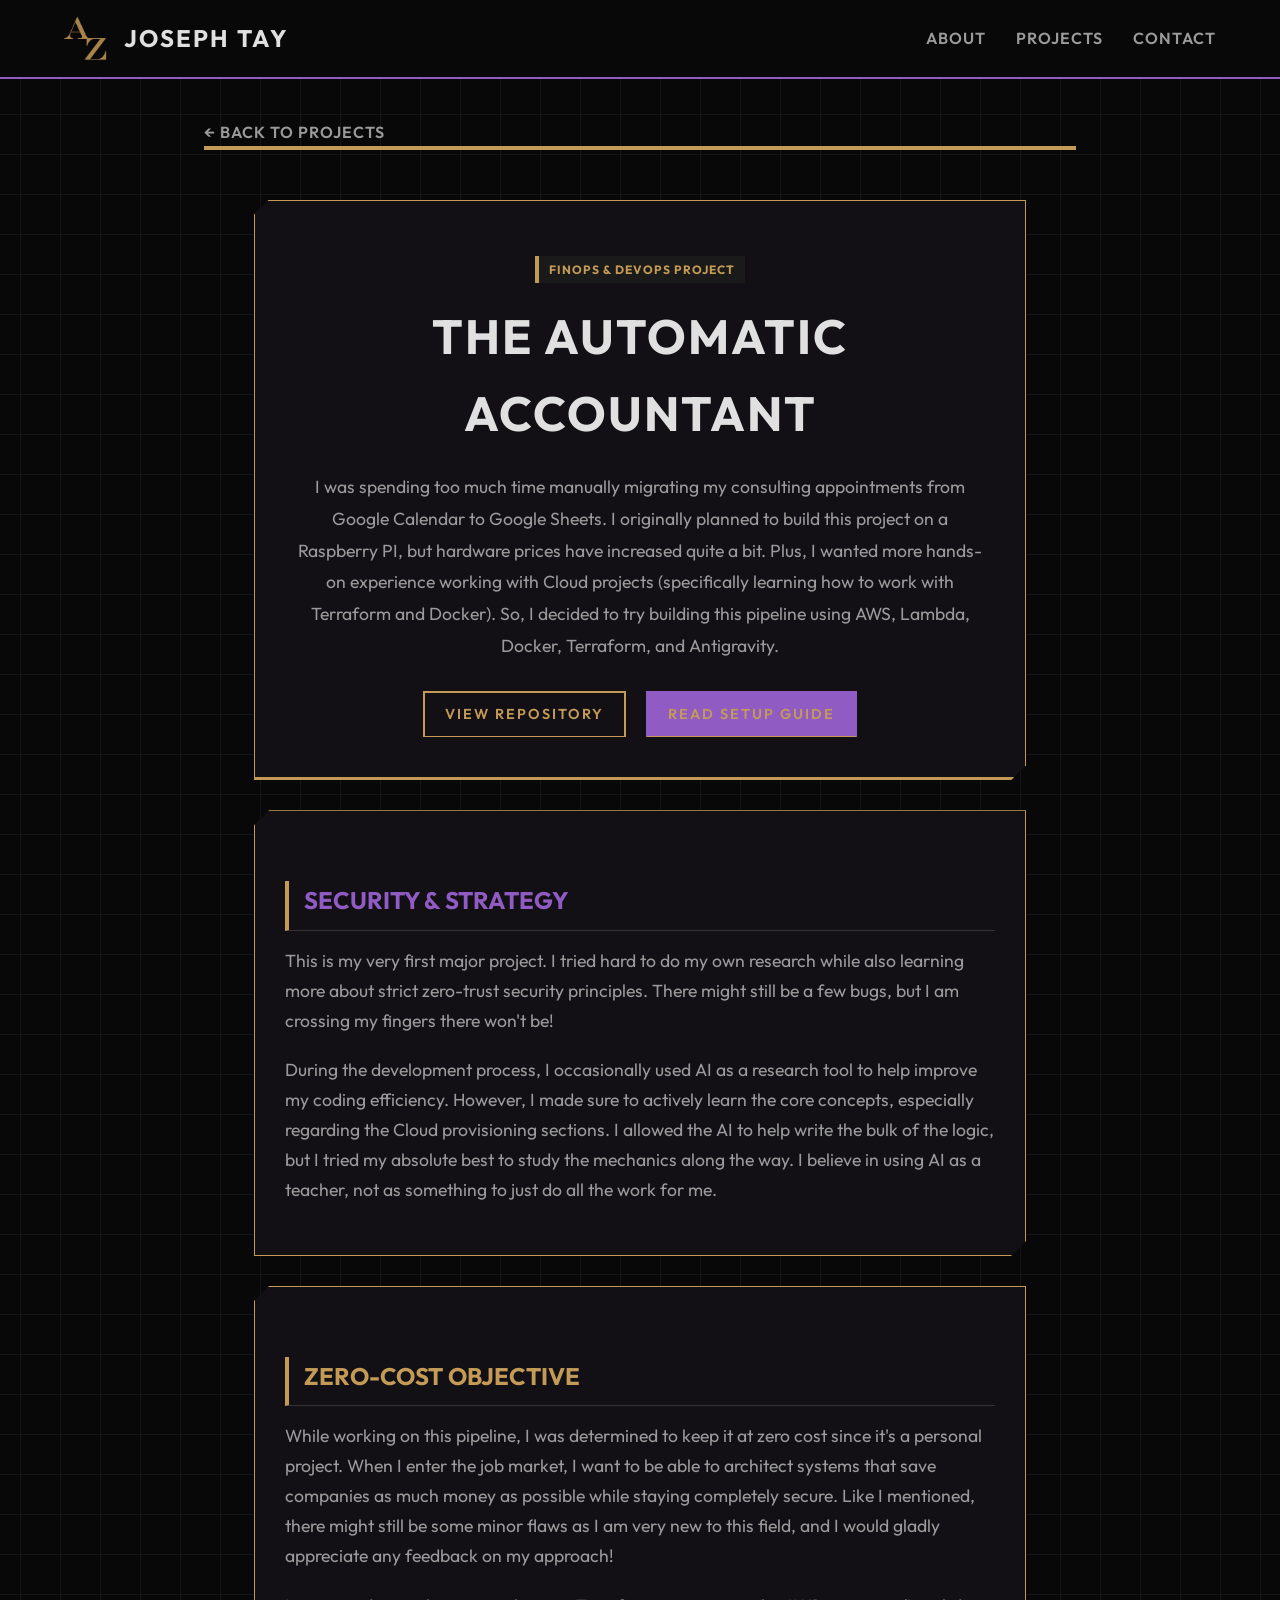
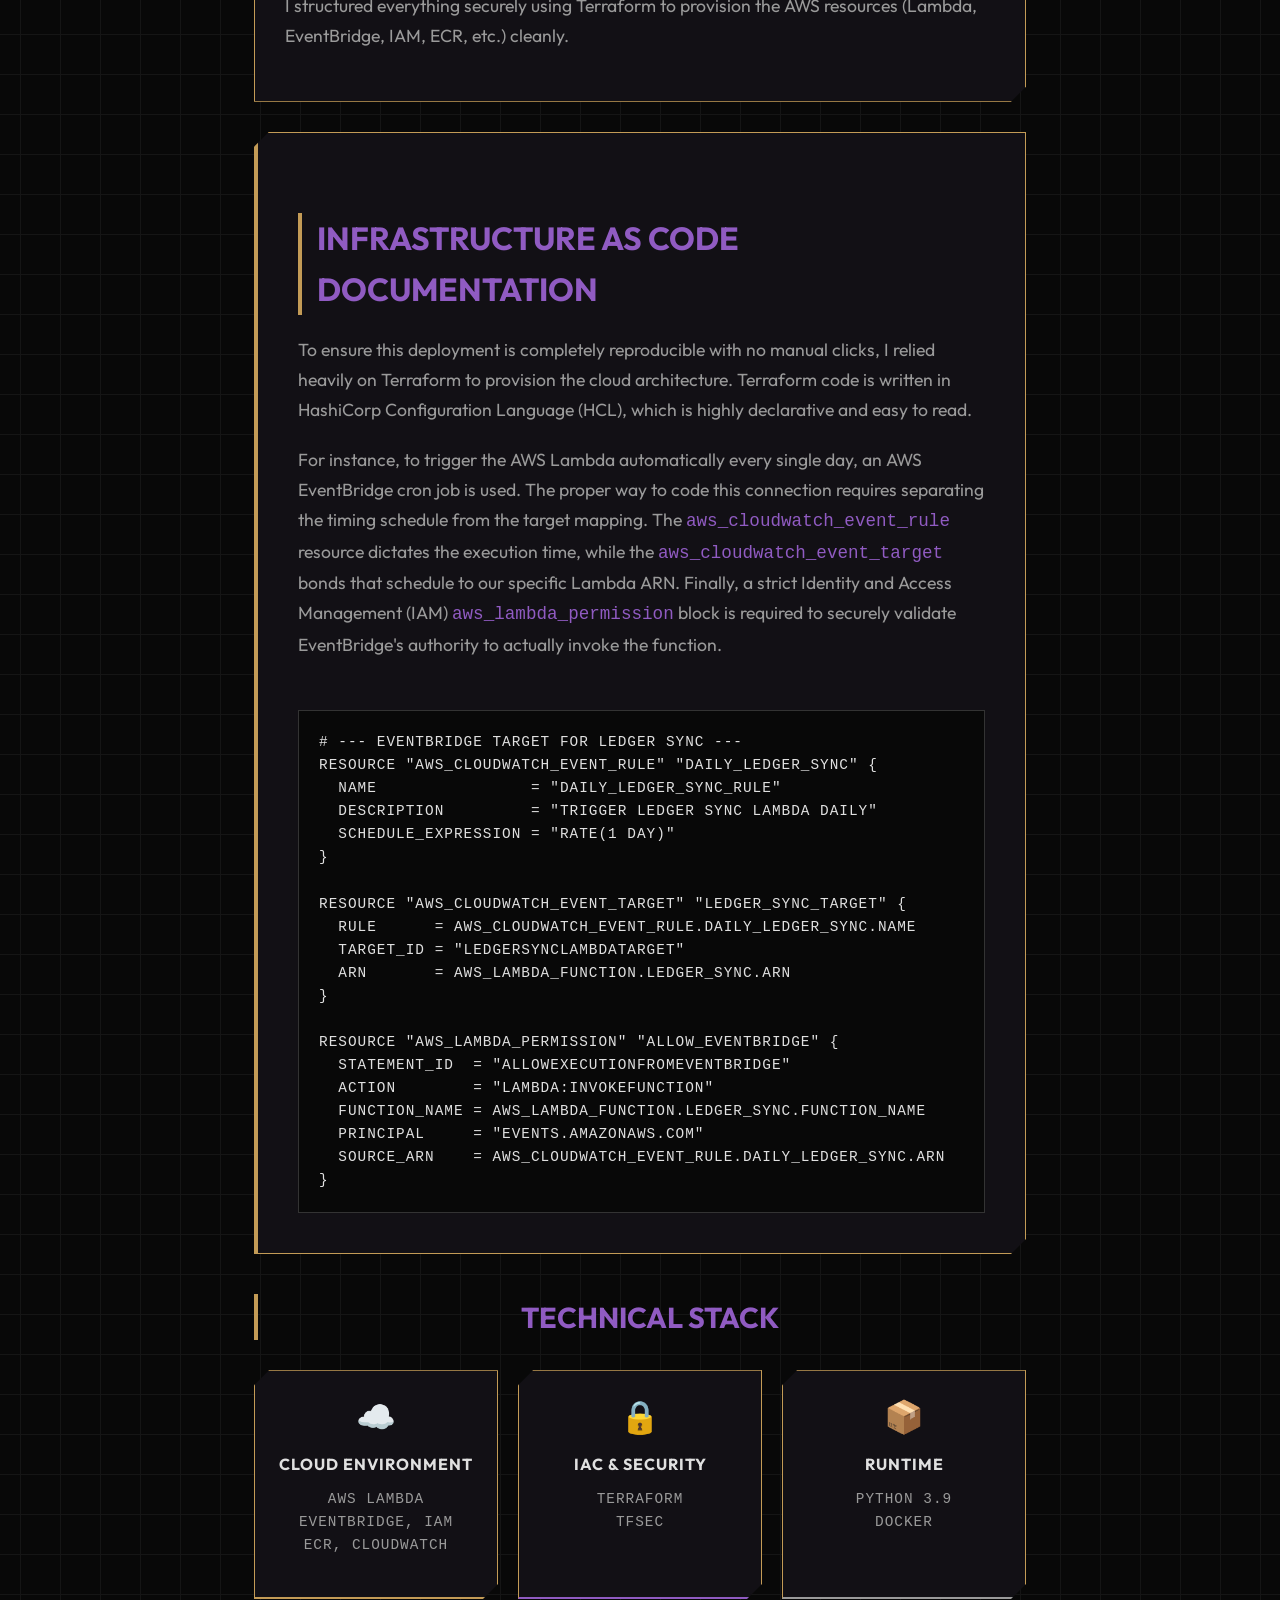
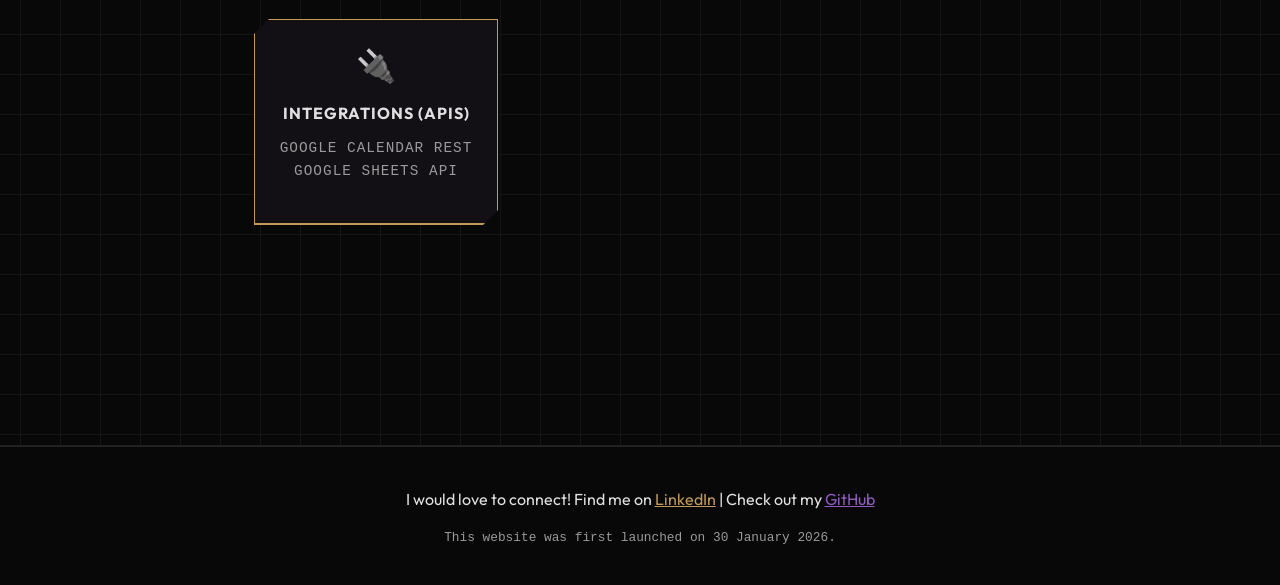
==== automatic-accountant-details.html @ 203faab4 "Updated aztay.org website together with making other minor changes." ====
<!DOCTYPE html>
<html lang="en">

<head>
    <meta charset="UTF-8">
    <meta name="viewport" content="width=device-width, initial-scale=1.0">
    <title>The Automatic Accountant - Zero Cost AWS Data Pipeline</title>

    <!-- SEO Meta Tags -->
    <meta name="description"
        content="A fully serverless, zero-cost AWS data pipeline built with Terraform and Docker that automatically syncs Google Calendar to Google Sheets.">
    <meta name="keywords"
        content="AWS Lambda, Terraform, Infrastructure as Code, Docker, Python, Zero Trust Security, FinOps, Data Pipeline">
    <meta name="author" content="Joseph Tay">

    <!-- Open Graph / Social -->
    <meta property="og:type" content="article">
    <meta property="og:title" content="The Automatic Accountant - Zero Cost AWS Pipeline">
    <meta property="og:description"
        content="A fully serverless, zero-cost AWS data pipeline built with Terraform and Docker that automatically syncs Google Calendar to Google Sheets.">

    <link rel="icon" type="image/png" href="assets/AZ_Tay_Logo_New.png">
    <link href="https://fonts.googleapis.com/css2?family=Outfit:wght@300;400;600;700&display=swap" rel="stylesheet">
    <link rel="stylesheet" href="style.css">
</head>

<body>
    <header class="navbar">
        <a href="index.html" class="logo-container" style="text-decoration: none;">
            <img src="assets/AZ_Tay_Logo_New.png" alt="AZ Tay Logo" class="logo">
            <span class="logo-text">Joseph Tay</span>
        </a>
        <div class="menu-toggle" id="mobile-menu">
            <span class="bar"></span>
            <span class="bar"></span>
            <span class="bar"></span>
        </div>
        <nav>
            <ul class="nav-links" id="nav-links">
                <li><a href="index.html#about" class="nav-item">About</a></li>
                <li><a href="index.html#projects" class="nav-item">Projects</a></li>
                <li><a href="https://www.linkedin.com/in/joseph-tay-az/" target="_blank" class="nav-item">Contact</a>
                </li>
            </ul>
        </nav>
    </header>

    <main class="details-page">
        <a href="index.html#projects" class="back-link">← Back to Projects</a>

        <div class="details-content" style="max-width: 1400px; width: 100%; margin: 0 auto;">

            <!-- Hero Header for Project -->
            <div class="hardware-box"
                style="padding: 40px; text-align: center; border-bottom: 3px solid var(--accent-gold); margin-bottom: 30px;">
                <span class="badge badge-gold" style="margin-bottom: 15px;">FINOPS & DEVOPS PROJECT</span>
                <h1 style="font-size: 3rem; text-transform: uppercase; letter-spacing: 2px; margin-bottom: 20px;">The
                    Automatic Accountant</h1>
                <p
                    style="font-size: 1.1rem; color: var(--text-secondary); max-width: 900px; margin: 0 auto; line-height: 1.8;">
                    I was spending too much time manually migrating my consulting appointments from Google Calendar to
                    Google Sheets. I originally planned to build this project on a Raspberry PI, but hardware prices
                    have
                    increased quite a bit. Plus, I wanted more hands-on experience working with Cloud projects
                    (specifically
                    learning how to work with Terraform and Docker). So, I decided to try building this pipeline using
                    AWS,
                    Lambda, Docker, Terraform, and Antigravity.
                </p>

                <div style="margin-top: 30px; display: flex; gap: 20px; justify-content: center; flex-wrap: wrap;">
                    <a href="https://github.com/galaxymeowaz/Cloud_Portfolio/tree/main/automatic-accountant/"
                        class="btn btn-secondary" target="_blank" style="padding: 10px 20px;">View Repository</a>
                    <a href="automatic-accountant-setup.html" class="btn btn-primary" style="padding: 10px 20px;">Read
                        Setup Guide</a>
                </div>
            </div>

            <!-- 1-Column Grid for Motivation & Security stacked -->
            <div style="display: grid; grid-template-columns: 1fr; gap: 30px; margin-bottom: 30px;">

                <!-- Security Card -->
                <div class="hardware-box" style="padding: 30px;">
                    <h2
                        style="font-size: 1.5rem; color: var(--accent-purple); margin-bottom: 15px; border-bottom: 1px solid #333; padding-bottom: 10px;">
                        Security & Strategy</h2>
                    <p style="color: var(--text-secondary); line-height: 1.7;">
                        This is my very first major project. I tried hard to do my own research while also learning more
                        about strict zero-trust security principles. There might still be a few bugs, but I am crossing
                        my fingers there won't be!
                    </p>
                    <p style="color: var(--text-secondary); line-height: 1.7; margin-top: 15px;">
                        During the development process, I occasionally used AI as a research tool to help improve my
                        coding
                        efficiency. However, I made sure to actively learn the core concepts, especially regarding the
                        Cloud provisioning sections.
                        I allowed the AI to help write the bulk of the logic, but I tried my absolute best to study the
                        mechanics along the way.
                        I believe in using AI as a teacher, not as something to just do all the work for me.
                    </p>
                </div>

                <!-- FinOps Card -->
                <div class="hardware-box" style="padding: 30px;">
                    <h2
                        style="font-size: 1.5rem; color: var(--accent-gold); margin-bottom: 15px; border-bottom: 1px solid #333; padding-bottom: 10px;">
                        Zero-Cost Objective</h2>
                    <p style="color: var(--text-secondary); line-height: 1.7;">
                        While working on this pipeline, I was determined to keep it at zero cost since it's a personal
                        project. When I enter the job market, I want to be able to architect systems that save companies
                        as much money as possible while staying completely secure. Like I mentioned, there might still
                        be
                        some minor flaws as I am very new to this field, and I would gladly appreciate any feedback on
                        my approach!
                    </p>
                    <p style="color: var(--text-secondary); line-height: 1.7; margin-top: 15px;">
                        I structured everything securely using Terraform to provision the AWS resources (Lambda,
                        EventBridge, IAM, ECR, etc.) cleanly.
                    </p>
                </div>

            </div>

            <!-- Terraform IaC Section Formatting -->
            <div class="hardware-box"
                style="padding: 40px; margin-bottom: 30px; border-left: 4px solid var(--accent-gold);">
                <h2 style="font-size: 2rem; margin-bottom: 20px;">Infrastructure as Code Documentation</h2>
                <div style="display: grid; grid-template-columns: 1fr; gap: 20px;">
                    <div style="color: var(--text-secondary); line-height: 1.7;">
                        <p>To ensure this deployment is completely reproducible with no manual clicks, I relied heavily
                            on Terraform to provision the cloud architecture. Terraform code is written in HashiCorp
                            Configuration Language (HCL),
                            which is highly declarative and easy to read.</p>
                        <p style="margin-top: 15px;">For instance, to trigger the AWS Lambda automatically every single
                            day, an AWS
                            EventBridge cron job is used. The proper way to code this connection requires
                            separating the timing schedule from the target mapping. The <code
                                style="color: var(--accent-purple);">aws_cloudwatch_event_rule</code> resource dictates
                            the execution time, while the <code
                                style="color: var(--accent-purple);">aws_cloudwatch_event_target</code> bonds that
                            schedule to our specific Lambda ARN. Finally, a strict Identity and Access Management (IAM)
                            <code style="color: var(--accent-purple);">aws_lambda_permission</code> block is required to
                            securely validate EventBridge's authority to actually invoke the function.
                        </p>
                    </div>

                    <pre
                        style="background: #080808; padding: 20px; border: 1px solid #333; overflow-x: auto; border-radius: 0; margin-top: 10px;"><code class="tech-font" style="color: #e0e0e0;"># --- EventBridge Target for Ledger Sync ---
resource "aws_cloudwatch_event_rule" "daily_ledger_sync" {
  name                = "daily_ledger_sync_rule"
  description         = "Trigger Ledger Sync Lambda daily"
  schedule_expression = "rate(1 day)"
}

resource "aws_cloudwatch_event_target" "ledger_sync_target" {
  rule      = aws_cloudwatch_event_rule.daily_ledger_sync.name
  target_id = "LedgerSyncLambdaTarget"
  arn       = aws_lambda_function.ledger_sync.arn
}

resource "aws_lambda_permission" "allow_eventbridge" {
  statement_id  = "AllowExecutionFromEventBridge"
  action        = "lambda:InvokeFunction"
  function_name = aws_lambda_function.ledger_sync.function_name
  principal     = "events.amazonaws.com"
  source_arn    = aws_cloudwatch_event_rule.daily_ledger_sync.arn
}</code></pre>
                </div>
            </div>

            <!-- Technologies Grid instead of just bullet points -->
            <div style="margin-bottom: 20px;">
                <h2 style="font-size: 1.8rem; text-align: center; margin-bottom: 30px; text-transform: uppercase;">
                    Technical Stack</h2>
                <div
                    style="display: grid; grid-template-columns: repeat(auto-fit, minmax(220px, 1fr)); gap: 20px; text-align: center;">
                    <div class="hardware-box" style="padding: 20px; border-bottom: 2px solid var(--accent-gold);">
                        <div style="font-size: 2rem; margin-bottom: 10px;">☁️</div>
                        <h4 style="color: var(--text-primary); text-transform: uppercase; letter-spacing: 1px;">Cloud
                            Environment</h4>
                        <p style="color: var(--text-secondary); font-size: 0.9rem; margin-top: 10px;" class="tech-font">
                            AWS Lambda<br>EventBridge, IAM<br>ECR, Cloudwatch</p>
                    </div>
                    <div class="hardware-box" style="padding: 20px; border-bottom: 2px solid var(--accent-purple);">
                        <div style="font-size: 2rem; margin-bottom: 10px;">🔒</div>
                        <h4 style="color: var(--text-primary); text-transform: uppercase; letter-spacing: 1px;">IaC &
                            Security</h4>
                        <p style="color: var(--text-secondary); font-size: 0.9rem; margin-top: 10px;" class="tech-font">
                            Terraform<br>tfsec</p>
                    </div>
                    <div class="hardware-box" style="padding: 20px; border-bottom: 2px solid var(--text-secondary);">
                        <div style="font-size: 2rem; margin-bottom: 10px;">📦</div>
                        <h4 style="color: var(--text-primary); text-transform: uppercase; letter-spacing: 1px;">Runtime
                        </h4>
                        <p style="color: var(--text-secondary); font-size: 0.9rem; margin-top: 10px;" class="tech-font">
                            Python 3.9<br>Docker</p>
                    </div>
                    <div class="hardware-box" style="padding: 20px; border-bottom: 2px solid var(--accent-gold);">
                        <div style="font-size: 2rem; margin-bottom: 10px;">🔌</div>
                        <h4 style="color: var(--text-primary); text-transform: uppercase; letter-spacing: 1px;">
                            Integrations (APIs)</h4>
                        <p style="color: var(--text-secondary); font-size: 0.9rem; margin-top: 10px;" class="tech-font">
                            Google Calendar REST<br>Google Sheets API</p>
                    </div>
                </div>
            </div>

        </div>
    </main>

    <footer>
        <p>I would love to connect! Find me on <a href="https://www.linkedin.com/in/joseph-tay-az/" target="_blank"
                class="accent-gold">LinkedIn</a> | Check out my <a href="https://github.com/galaxymeowaz"
                target="_blank" class="accent-purple">GitHub</a></p>
        <p class="footer-note">This website was first launched on 30 January 2026.</p>
    </footer>

    <script src="script.js"></script>
</body>

</html>
---- style.css ----
/* Typography and General Setup */
:root {
    --bg-dark: #080808;
    /* Pure dark base for Tron aesthetic */
    --pane-bg: #121015;
    /* Solid dark, no transparency/blur */
    --pane-border: #c39b56;
    /* Solid gold/brass border for steampunk */

    --accent-gold: #c39b56;
    --accent-purple: #905bc2;
    --text-primary: #e0e0e0;
    --text-secondary: #9a9a9a;
}

* {
    margin: 0;
    padding: 0;
    box-sizing: border-box;
}

html {
    scroll-behavior: auto;
    /* Removed smooth scroll if it causes lag */
}

body {
    font-family: 'Outfit', sans-serif;
    background-color: var(--bg-dark);
    /* Sharp, high-contrast grid lines, NO linear gradients parsing every frame */
    background-image:
        linear-gradient(#151515 1px, transparent 1px),
        linear-gradient(90deg, #151515 1px, transparent 1px);
    background-size: 40px 40px;
    background-position: center center;
    color: var(--text-primary);
    line-height: 1.6;
    overflow-x: hidden;
}

/* Scrollbar Styling */
::-webkit-scrollbar {
    width: 10px;
}

::-webkit-scrollbar-track {
    background: var(--bg-dark);
    border-left: 1px solid #1f1f1f;
}

::-webkit-scrollbar-thumb {
    background: var(--accent-purple);
    border-radius: 0;
    /* Sharp corners */
}

::-webkit-scrollbar-thumb:hover {
    background: var(--accent-gold);
}

/* Typography Utility */
.accent-gold {
    color: var(--accent-gold);
    /* No text shadow */
}

.accent-purple {
    color: var(--accent-purple);
}

.tech-font {
    font-family: 'Consolas', 'Courier New', monospace;
    font-size: 0.9em;
    color: var(--accent-gold);
    text-transform: uppercase;
    letter-spacing: 1px;
}

/* Hardware Box (Replaces Glass Panel) */
.hardware-box {
    background: var(--pane-bg);
    border: 1px solid var(--pane-border);
    /* Cut corner effect via clip-path for Tron/Steampunk hybrid */
    clip-path: polygon(15px 0, 100% 0, 100% calc(100% - 15px), calc(100% - 15px) 100%, 0 100%, 0 15px);
    position: relative;
    box-shadow: none;
    /* No laggy box-shadows */
    transition: transform 0.1s ease-out;
    /* Ultra fast transition */
}

/* Navbar */
.navbar {
    position: fixed;
    top: 0;
    width: 100%;
    padding: 1rem 5%;
    display: flex;
    justify-content: space-between;
    align-items: center;
    z-index: 1000;
    background: #080808;
    /* Solid color, no backdrop-filter blur! */
    border-bottom: 2px solid var(--accent-purple);
}

.logo-container {
    display: flex;
    align-items: center;
    gap: 15px;
}

.logo {
    width: 45px;
    height: auto;
}

.logo-text {
    font-size: 1.5rem;
    font-weight: 700;
    color: var(--text-primary);
    letter-spacing: 2px;
    text-transform: uppercase;
}

.nav-links {
    list-style: none;
    display: flex;
    gap: 30px;
}

.nav-links a {
    text-decoration: none;
    color: var(--text-secondary);
    font-weight: 600;
    text-transform: uppercase;
    letter-spacing: 1px;
    transition: color 0.2s;
}

.nav-links a:hover {
    color: var(--accent-gold);
}

/* Mobile Menu Toggle */
.menu-toggle {
    display: none;
    flex-direction: column;
    justify-content: space-between;
    width: 30px;
    height: 21px;
    cursor: pointer;
    z-index: 2000;
    margin-top: 5px;
    /* Adjust alignment to visual center alongside logo */
    margin-left: auto;
    margin-right: 15px;
}

.menu-toggle .bar {
    height: 3px;
    width: 100%;
    background-color: var(--accent-gold);
    border-radius: 0;
    transition: all 0.3s ease;
}

/* Buttons */
.btn-group {
    display: flex;
    gap: 20px;
    justify-content: center;
    margin-top: 50px;
    /* Centered and lowered */
}

.btn {
    padding: 12px 28px;
    border-radius: 0;
    /* Sharp mechanical corners */
    text-decoration: none;
    font-weight: 600;
    letter-spacing: 2px;
    text-transform: uppercase;
    font-size: 0.9rem;
    transition: background 0.2s, color 0.2s;
    cursor: pointer;
    border: 2px solid transparent;
}

.btn-primary {
    background: var(--accent-purple);
    color: #fff;
}

.btn-primary:hover {
    background: var(--bg-dark);
    color: var(--accent-purple);
    border-color: var(--accent-purple);
}

.btn-secondary {
    background: transparent;
    color: var(--accent-gold);
    border-color: var(--accent-gold);
}

.btn-secondary:hover {
    background: var(--accent-gold);
    color: var(--bg-dark);
}

/* Badges */
.badge {
    display: inline-block;
    padding: 4px 10px;
    border-radius: 0;
    /* Sharp */
    font-size: 0.75rem;
    letter-spacing: 1px;
    text-transform: uppercase;
    font-weight: 700;
    margin-top: 15px;
    border-left: 4px solid;
}

.badge-gold {
    background: #1a1a1a;
    color: var(--accent-gold);
    border-left-color: var(--accent-gold);
}

.badge-purple {
    background: #1a1a1a;
    color: var(--accent-purple);
    border-left-color: var(--accent-purple);
}

.badge-grey {
    background: #1a1a1a;
    color: var(--text-secondary);
    border-left-color: var(--text-secondary);
}

/* Hero Section */
.hero {
    min-height: 100vh;
    display: flex;
    flex-direction: column;
    justify-content: center;
    align-items: center;
    text-align: center;
    padding: 100px 5% 40px;
    /* Added significant padding-top so the fixed header doesn't cover title */
    margin: 0 auto;
    position: relative;
    max-width: 900px;
    background: transparent;
    border: none;
}

.hero h1 {
    font-size: 4rem;
    font-weight: 700;
    text-transform: uppercase;
    letter-spacing: 2px;
    margin-bottom: 15px;
}

.hero h3 {
    font-size: 1.6rem;
    font-weight: 400;
    color: var(--text-secondary);
    margin-bottom: 25px;
    letter-spacing: 1px;
}

.hero p {
    font-size: 1.1rem;
    max-width: 650px;
    color: var(--text-secondary);
}

/* Section Common */
.content-section {
    padding: 80px 5%;
    max-width: 1200px;
    margin: 0 auto;
}

.section-title {
    font-size: 2.2rem;
    text-align: center;
    margin-bottom: 50px;
    text-transform: uppercase;
    letter-spacing: 2px;
    border-bottom: 2px solid #222;
    padding-bottom: 15px;
}

/* Projects Grid */
.projects-grid,
.skills-grid {
    display: grid;
    grid-template-columns: repeat(auto-fit, minmax(280px, 1fr));
    gap: 30px;
}

.project-card,
.skill-card {
    padding: 30px;
    display: flex;
    flex-direction: column;
    align-items: flex-start;
}

.project-card:hover {
    transform: scale(1.02);
    /* Very subtle, no heavy shadow calculation */
    border-color: var(--accent-purple);
}

.cursor-pointer {
    cursor: pointer;
}

.project-icon,
.skill-icon {
    font-size: 2rem;
    margin-bottom: 15px;
    color: var(--accent-gold);
}

.project-title,
.skill-title {
    font-size: 1.4rem;
    margin-bottom: 10px;
    text-transform: uppercase;
    letter-spacing: 1px;
}

.project-desc,
.skill-desc {
    color: var(--text-secondary);
    font-size: 0.95rem;
    flex-grow: 1;
}

/* Skills/Linux Section Specifics */
.skill-card {
    border-color: var(--accent-purple);
}

.skill-card:hover {
    border-color: var(--accent-gold);
}

/* Account Details Page Adjustments */
.details-page {
    padding-top: 120px;
    max-width: 1000px;
    margin: 0 auto;
    padding-bottom: 100px;
    padding-left: 5%;
    padding-right: 5%;
}

.details-content {
    padding: 50px;
    margin-top: 30px;
    border-top: 4px solid var(--accent-gold);
    /* Solid mechanical top */
}

.details-content h1 {
    margin-bottom: 20px;
    font-size: 3rem;
    text-transform: uppercase;
}

.details-content h2 {
    margin-top: 40px;
    margin-bottom: 20px;
    color: var(--accent-purple);
    font-size: 1.6rem;
    text-transform: uppercase;
    border-left: 4px solid var(--accent-gold);
    padding-left: 15px;
}

.details-content p {
    margin-bottom: 20px;
    font-size: 1.1rem;
    color: var(--text-secondary);
}

.details-content ul {
    margin-bottom: 25px;
    padding-left: 20px;
    color: var(--text-secondary);
}

.details-content li {
    margin-bottom: 10px;
}

.details-content a {
    color: var(--accent-gold);
    text-decoration: none;
    border-bottom: 1px solid var(--accent-gold);
}

.details-content a:hover {
    background: var(--accent-gold);
    color: #000;
}

.back-link {
    display: inline-flex;
    align-items: center;
    gap: 10px;
    color: var(--text-secondary);
    text-decoration: none;
    font-weight: 600;
    text-transform: uppercase;
    letter-spacing: 1px;
}

.back-link:hover {
    color: var(--accent-gold);
}

/* Optimized Animations (Opacity Only) */
.reveal-item {
    opacity: 0;
    /* Only transition opacity, no transforms to prevent GPU layout recalculations */
    transition: opacity 0.4s ease-in;
}

.reveal-item.revealed {
    opacity: 1;
}

/* Footer */
footer {
    text-align: center;
    padding: 40px 20px;
    border-top: 2px solid #222;
    margin-top: 50px;
    background: #080808;
}

.footer-note {
    font-size: 0.8rem;
    color: var(--text-secondary);
    margin-top: 15px;
    font-family: 'Consolas', monospace;
}

/* Responsive Design */
@media (max-width: 768px) {
    .menu-toggle {
        display: flex;
    }

    .nav-links {
        position: fixed;
        top: 0;
        right: -100%;
        height: 100vh;
        width: 100%;
        background-color: var(--bg-dark);
        display: flex;
        flex-direction: column;
        justify-content: center;
        align-items: center;
        /* Center the links again */
        padding-right: 0;
        /* Remove right padding since it's centered */
        transition: right 0.4s ease;
        z-index: 1500;
        border-left: 2px solid var(--accent-purple);
        /* Add back purple grid lines much stronger, as per user request */
        background-image:
            linear-gradient(rgba(144, 91, 194, 0.4) 1px, transparent 1px),
            linear-gradient(90deg, rgba(144, 91, 194, 0.4) 1px, transparent 1px);
        background-size: 40px 40px;
    }

    .nav-links.active {
        right: 0;
    }

    .nav-links li {
        margin: 20px 0;
    }

    .hero h1 {
        flex-direction: column;
        width: 100%;
    }

    .btn-group {
        flex-direction: column;
        align-items: center;
        width: 100%;
    }

    .btn {
        width: 100%;
        text-align: center;
    }

    .details-content {
        padding: 30px 20px;
    }
}
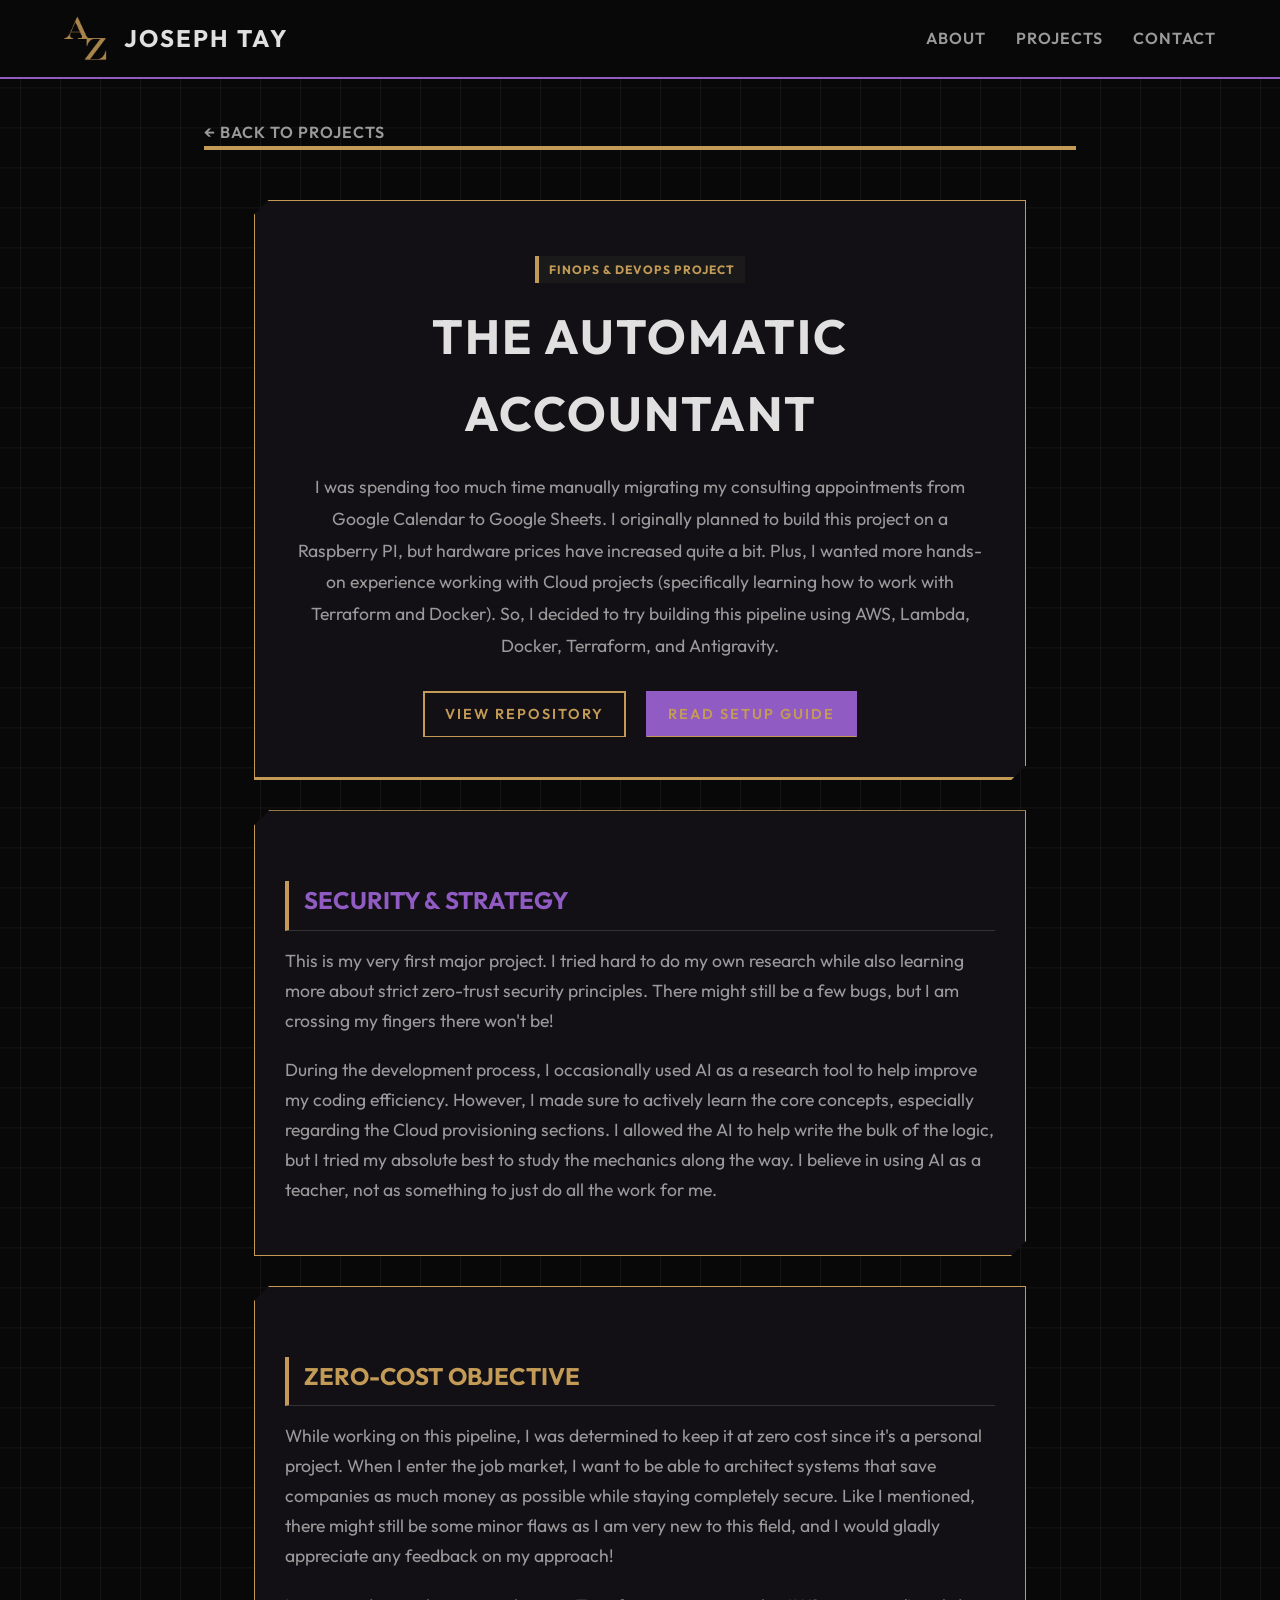
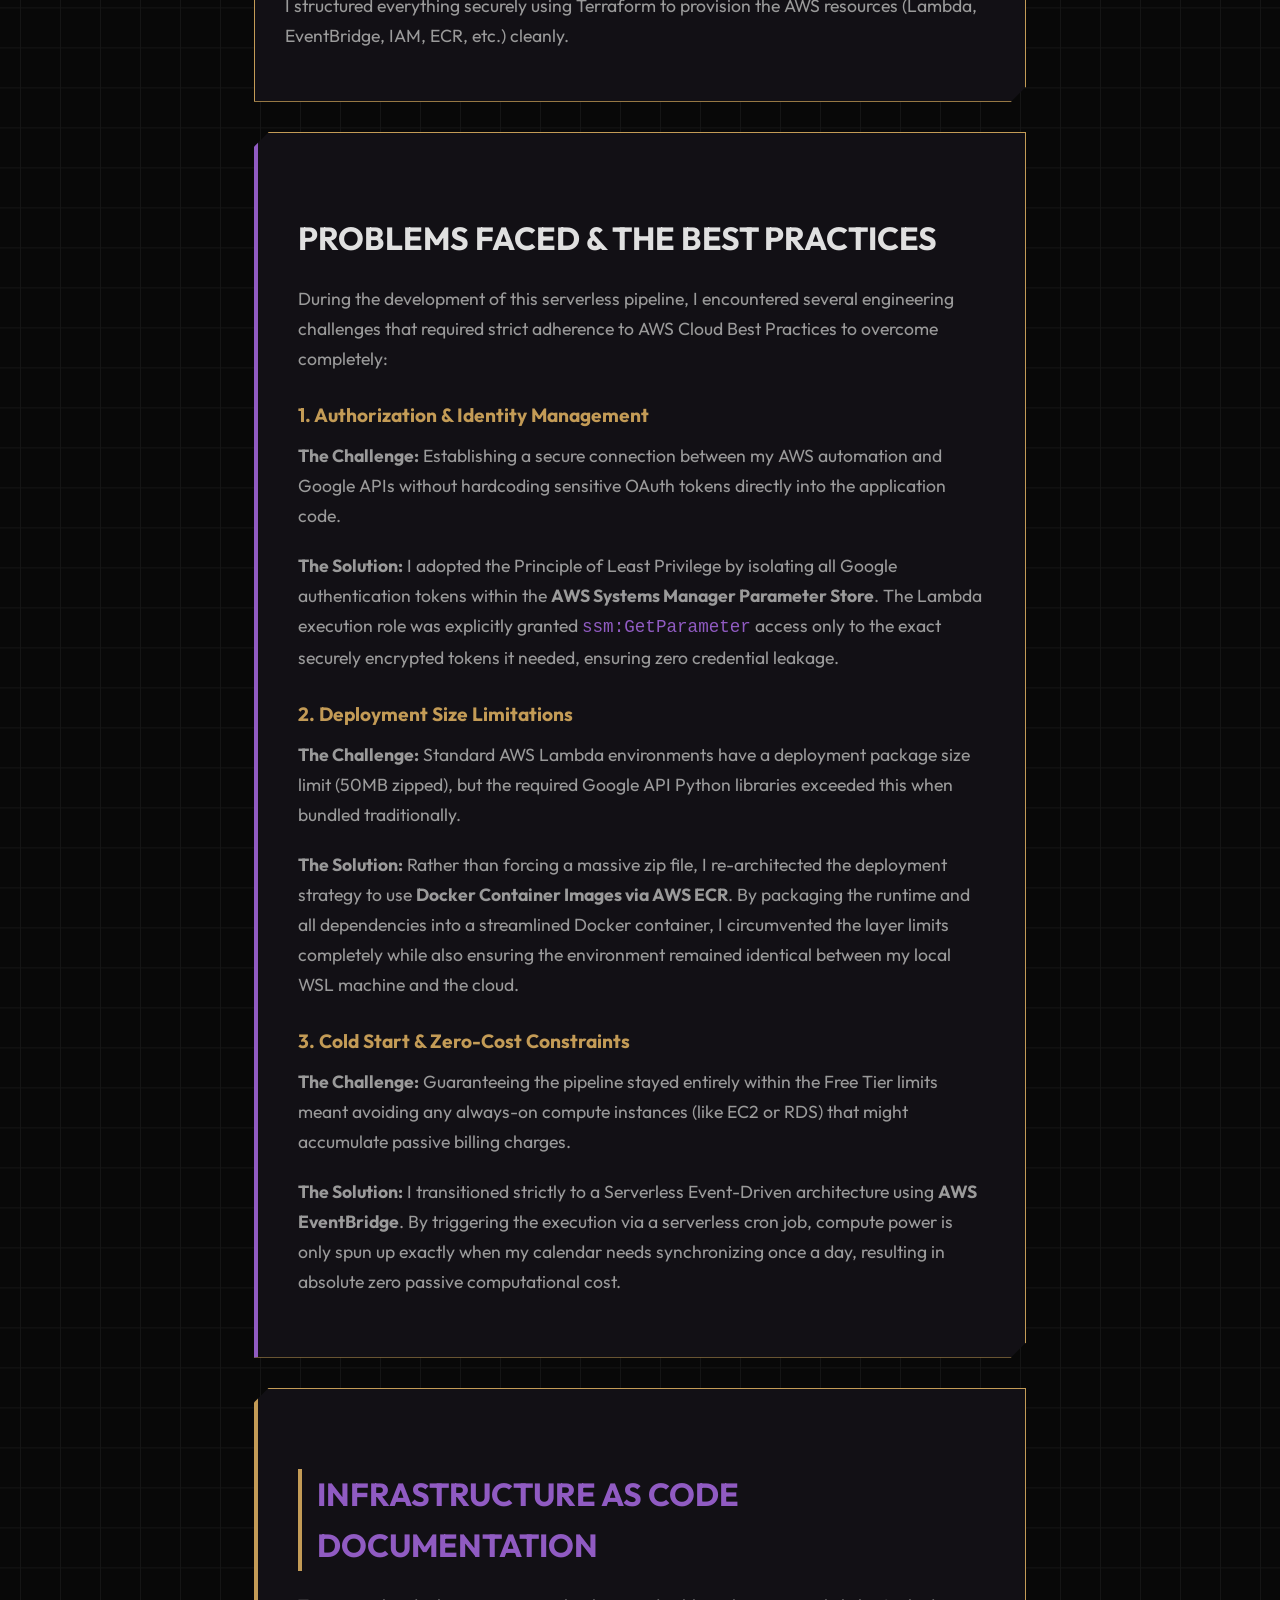
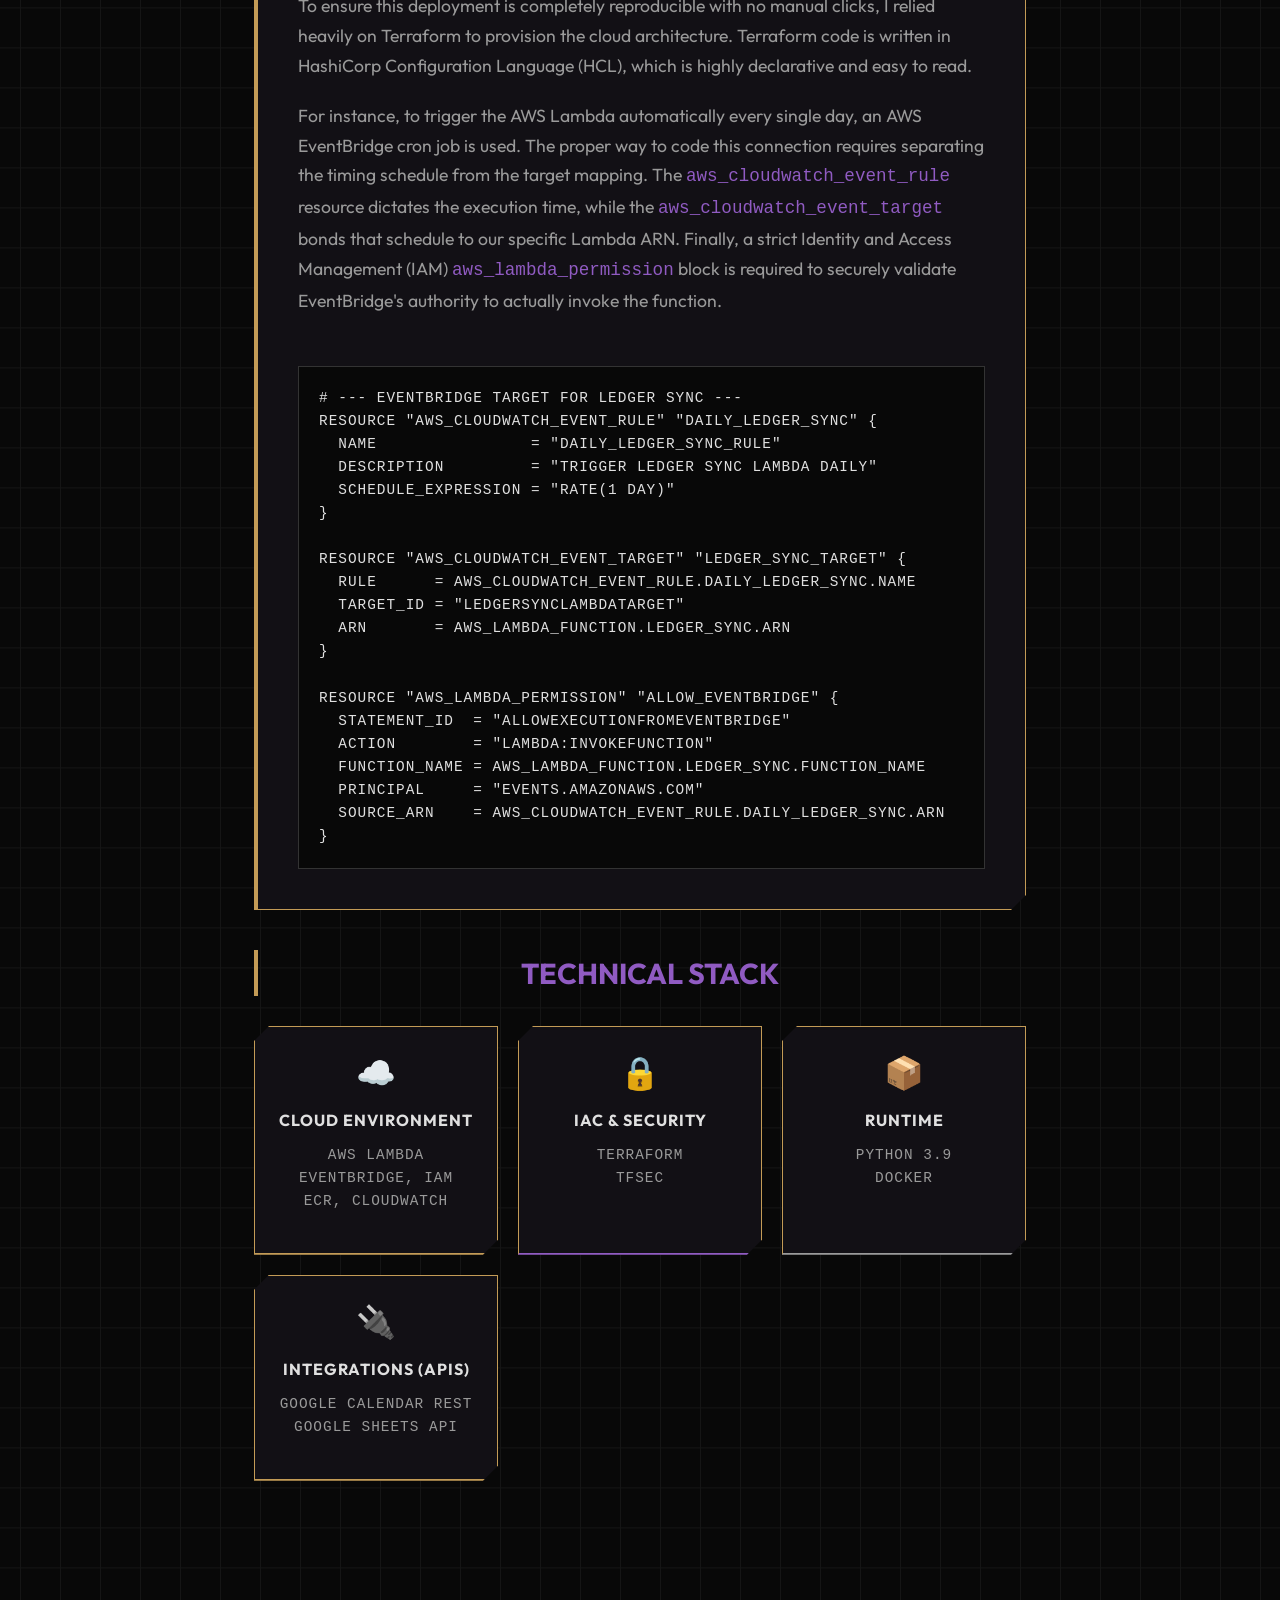
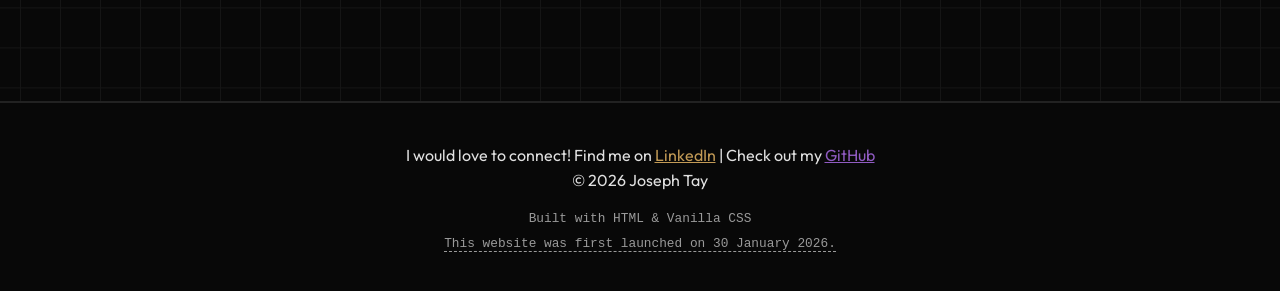
==== commit d997d368: "V12:" ====
--- a/automatic-accountant-details.html
+++ b/automatic-accountant-details.html
@@ -26,7 +26,7 @@
 
 <body>
     <header class="navbar">
-        <a href="index.html" class="logo-container" style="text-decoration: none;">
+        <a href="/" class="logo-container" style="text-decoration: none;">
             <img src="assets/AZ_Tay_Logo_New.png" alt="AZ Tay Logo" class="logo">
             <span class="logo-text">Joseph Tay</span>
         </a>
@@ -37,8 +37,8 @@
         </div>
         <nav>
             <ul class="nav-links" id="nav-links">
-                <li><a href="index.html#about" class="nav-item">About</a></li>
-                <li><a href="index.html#projects" class="nav-item">Projects</a></li>
+                <li><a href="/#about" class="nav-item">About</a></li>
+                <li><a href="/#projects" class="nav-item">Projects</a></li>
                 <li><a href="https://www.linkedin.com/in/joseph-tay-az/" target="_blank" class="nav-item">Contact</a>
                 </li>
             </ul>
@@ -46,7 +46,7 @@
     </header>
 
     <main class="details-page">
-        <a href="index.html#projects" class="back-link">← Back to Projects</a>
+        <a href="/#projects" class="back-link">← Back to Projects</a>
 
         <div class="details-content" style="max-width: 1400px; width: 100%; margin: 0 auto;">
 
@@ -119,6 +119,49 @@
                     </p>
                 </div>
 
+            </div>
+
+            <!-- Problems and Solutions Section -->
+            <div class="hardware-box"
+                style="padding: 40px; margin-bottom: 30px; border-left: 4px solid var(--accent-purple);">
+                <h2
+                    style="font-size: 2rem; margin-bottom: 20px; color: var(--text-primary); border-left: none; padding-left: 0;">
+                    Problems Faced & the Best Practices</h2>
+                <div style="color: var(--text-secondary); line-height: 1.7;">
+                    <p>During the development of this serverless pipeline, I encountered several engineering challenges
+                        that required strict adherence to AWS Cloud Best Practices to overcome completely:</p>
+
+                    <h4 style="color: var(--accent-gold); margin-top: 25px; margin-bottom: 10px; font-size: 1.2rem;">1.
+                        Authorization & Identity Management</h4>
+                    <p><strong>The Challenge:</strong> Establishing a secure connection between my AWS automation and
+                        Google APIs without hardcoding sensitive OAuth tokens directly into the application code.</p>
+                    <p><strong>The Solution:</strong> I adopted the Principle of Least Privilege by isolating all Google
+                        authentication tokens within the <strong>AWS Systems Manager Parameter Store</strong>. The
+                        Lambda execution role was explicitly granted <code
+                            style="color: var(--accent-purple);">ssm:GetParameter</code> access only to the exact
+                        securely encrypted tokens it needed, ensuring zero credential leakage.</p>
+
+                    <h4 style="color: var(--accent-gold); margin-top: 25px; margin-bottom: 10px; font-size: 1.2rem;">2.
+                        Deployment Size Limitations</h4>
+                    <p><strong>The Challenge:</strong> Standard AWS Lambda environments have a deployment package size
+                        limit (50MB zipped), but the required Google API Python libraries exceeded this when bundled
+                        traditionally.</p>
+                    <p><strong>The Solution:</strong> Rather than forcing a massive zip file, I re-architected the
+                        deployment strategy to use <strong>Docker Container Images via AWS ECR</strong>. By packaging
+                        the runtime and all dependencies into a streamlined Docker container, I circumvented the layer
+                        limits completely while also ensuring the environment remained identical between my local WSL
+                        machine and the cloud.</p>
+
+                    <h4 style="color: var(--accent-gold); margin-top: 25px; margin-bottom: 10px; font-size: 1.2rem;">3.
+                        Cold Start & Zero-Cost Constraints</h4>
+                    <p><strong>The Challenge:</strong> Guaranteeing the pipeline stayed entirely within the Free Tier
+                        limits meant avoiding any always-on compute instances (like EC2 or RDS) that might accumulate
+                        passive billing charges.</p>
+                    <p><strong>The Solution:</strong> I transitioned strictly to a Serverless Event-Driven architecture
+                        using <strong>AWS EventBridge</strong>. By triggering the execution via a serverless cron job,
+                        compute power is only spun up exactly when my calendar needs synchronizing once a day, resulting
+                        in absolute zero passive computational cost.</p>
+                </div>
             </div>
 
             <!-- Terraform IaC Section Formatting -->
@@ -212,7 +255,13 @@
         <p>I would love to connect! Find me on <a href="https://www.linkedin.com/in/joseph-tay-az/" target="_blank"
                 class="accent-gold">LinkedIn</a> | Check out my <a href="https://github.com/galaxymeowaz"
                 target="_blank" class="accent-purple">GitHub</a></p>
-        <p class="footer-note">This website was first launched on 30 January 2026.</p>
+        <p>&copy; 2026 Joseph Tay</p>
+        <p class="footer-note">Built with HTML & Vanilla CSS</p>
+        <p class="footer-note" style="margin-top: 5px;">
+            <a href="assets/AZ_Tay_website_30_Jan_2026.png" target="_blank"
+                style="color: var(--text-secondary); text-decoration: none; border-bottom: 1px dashed var(--text-secondary);">This
+                website was first launched on 30 January 2026.</a>
+        </p>
     </footer>
 
     <script src="script.js"></script>
--- a/style.css
+++ b/style.css
@@ -392,6 +392,12 @@
     margin-bottom: 20px;
     font-size: 1.1rem;
     color: var(--text-secondary);
+}
+
+.details-content img,
+.details-content pre {
+    max-width: 100%;
+    overflow-x: auto;
 }
 
 .details-content ul {
@@ -495,6 +501,10 @@
         margin: 20px 0;
     }
 
+    .nav-links a {
+        color: #fff;
+    }
+
     .hero h1 {
         flex-direction: column;
         width: 100%;
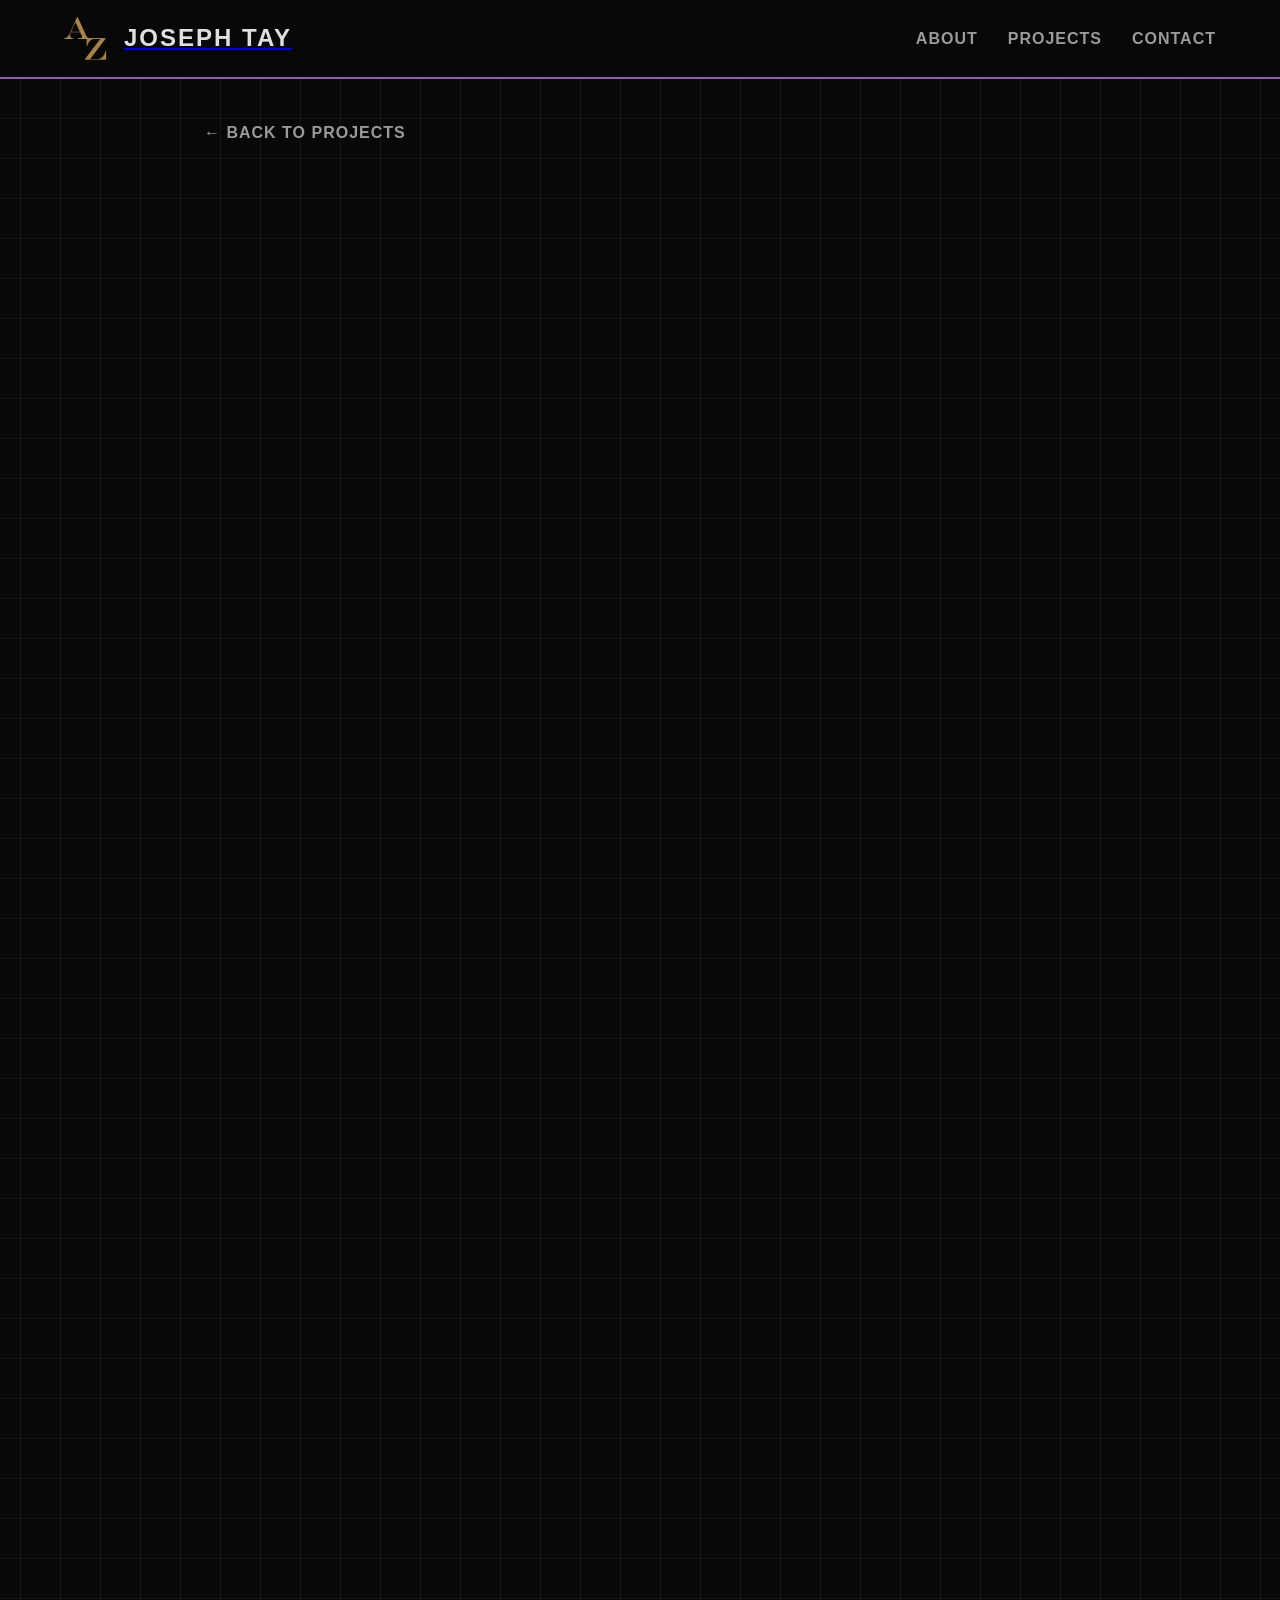
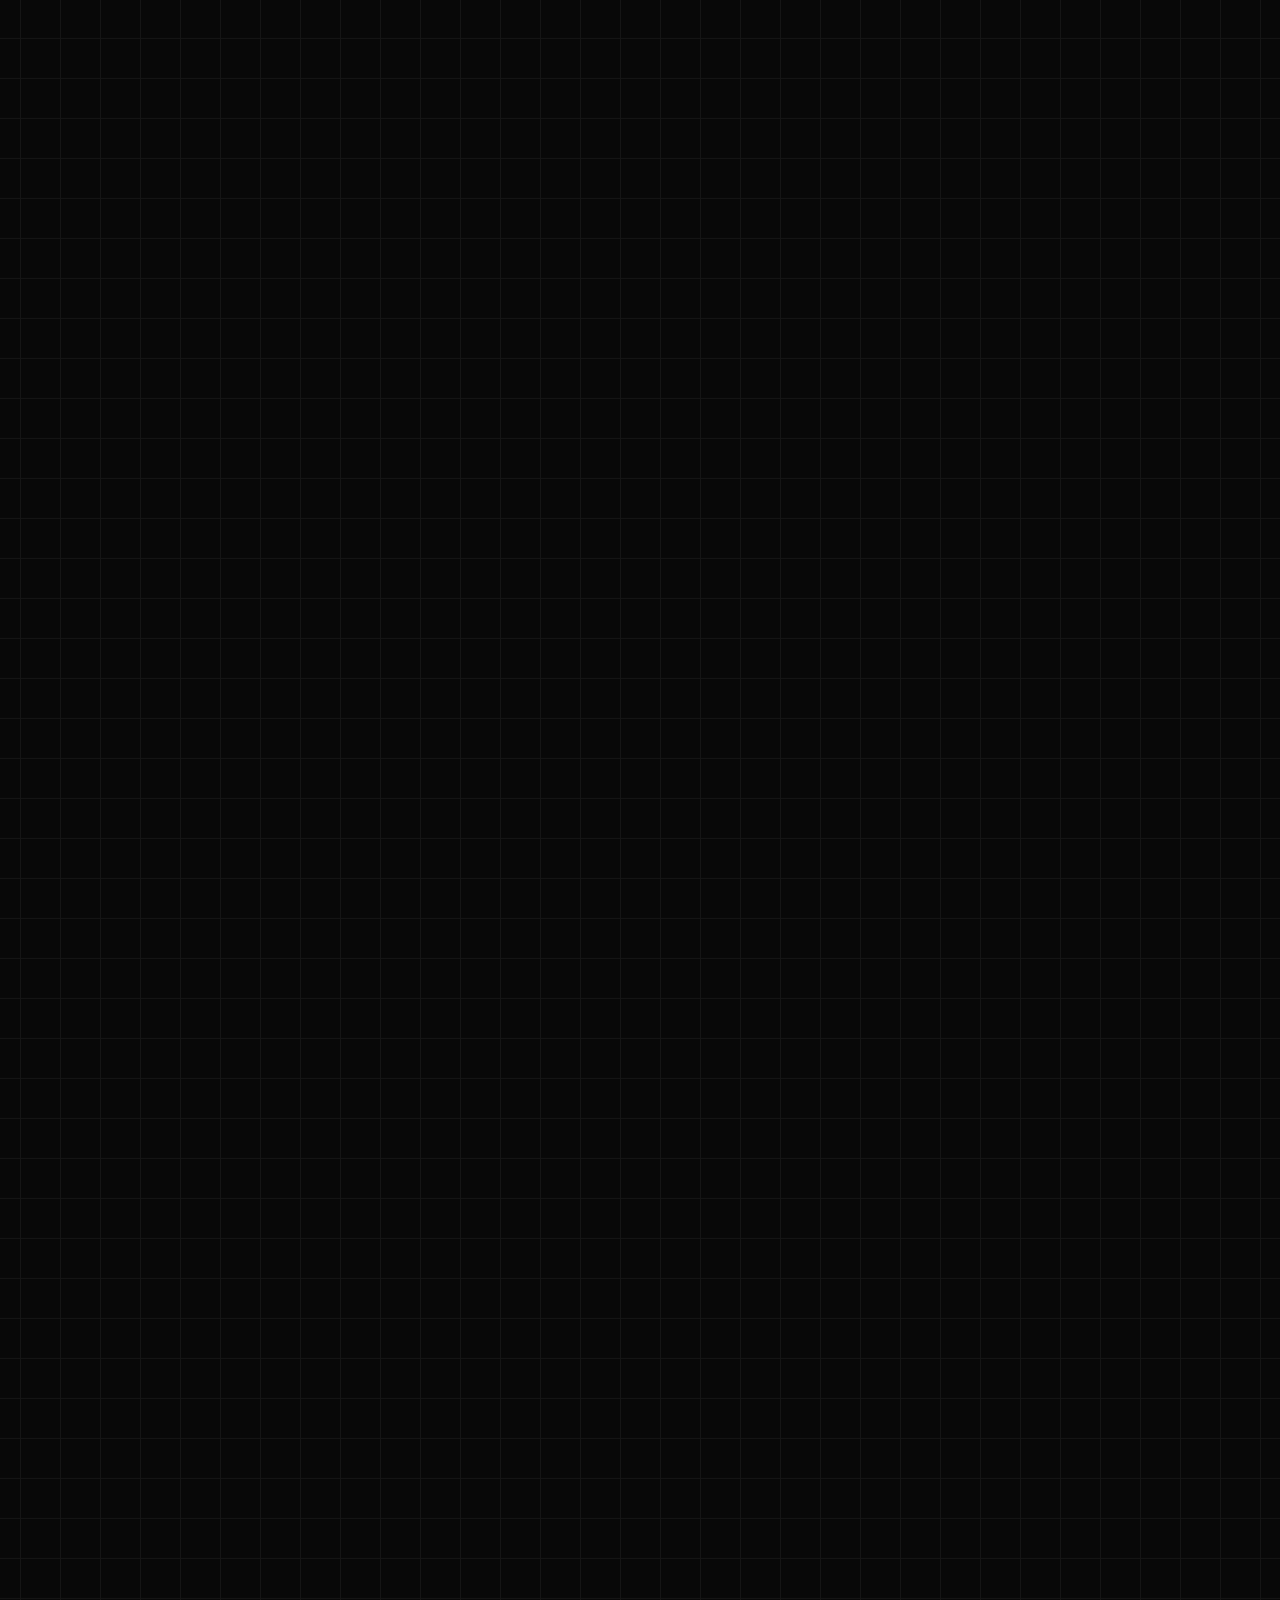
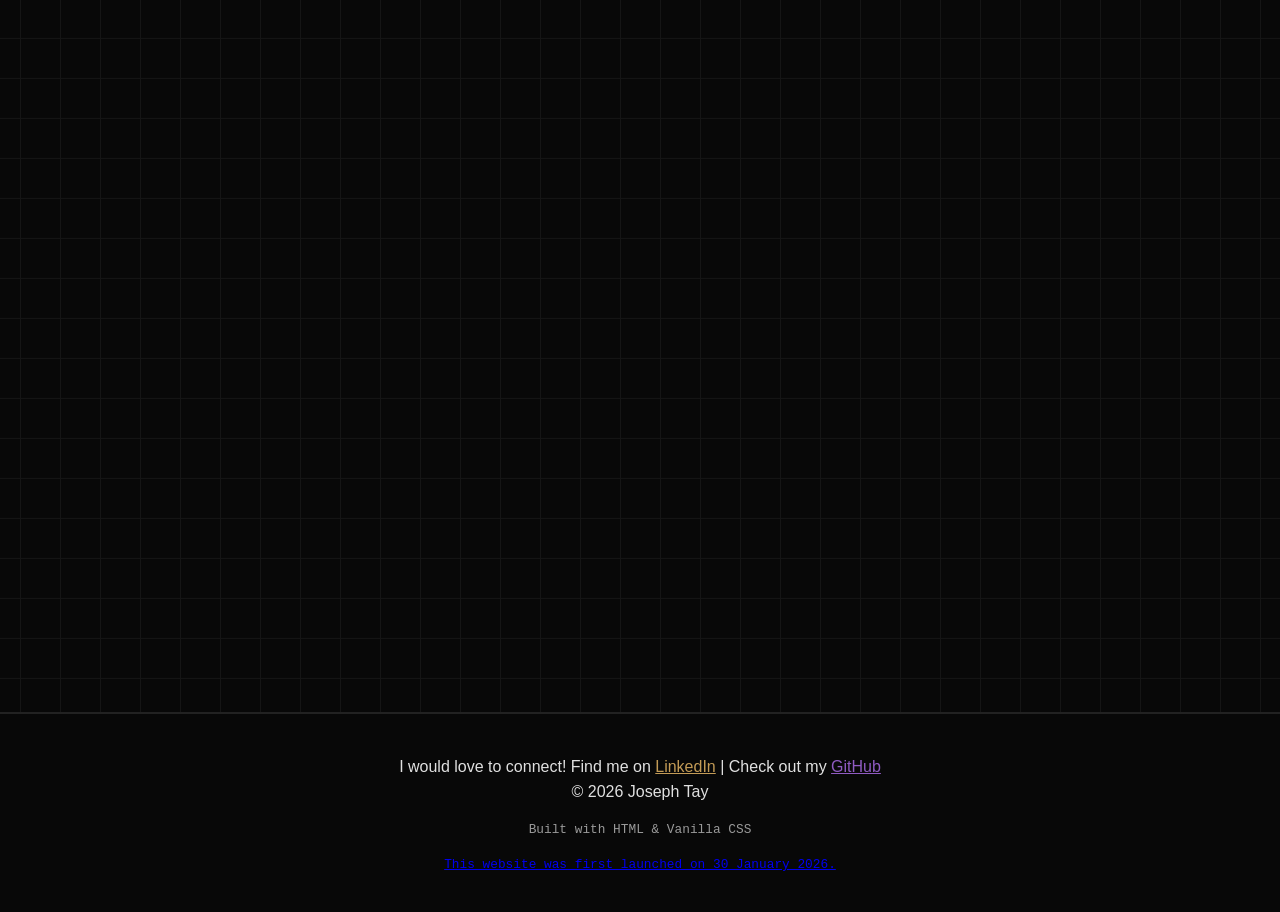
==== commit fb6bb32b: "Security:" ====
--- a/automatic-accountant-details.html
+++ b/automatic-accountant-details.html
@@ -12,6 +12,12 @@
     <meta name="keywords"
         content="AWS Lambda, Terraform, Infrastructure as Code, Docker, Python, Zero Trust Security, FinOps, Data Pipeline">
     <meta name="author" content="Joseph Tay">
+
+    <!-- Security Headers -->
+    <meta http-equiv="Content-Security-Policy"
+        content="default-src 'self'; script-src 'self'; style-src 'self' https://fonts.googleapis.com; font-src 'self' https://fonts.gstatic.com; img-src 'self' data:; connect-src 'none';">
+    <meta http-equiv="X-Content-Type-Options" content="nosniff">
+    <meta http-equiv="Referrer-Policy" content="strict-origin-when-cross-origin">
 
     <!-- Open Graph / Social -->
     <meta property="og:type" content="article">
@@ -39,7 +45,8 @@
             <ul class="nav-links" id="nav-links">
                 <li><a href="/#about" class="nav-item">About</a></li>
                 <li><a href="/#projects" class="nav-item">Projects</a></li>
-                <li><a href="https://www.linkedin.com/in/joseph-tay-az/" target="_blank" class="nav-item">Contact</a>
+                <li><a href="https://www.linkedin.com/in/joseph-tay-az/" target="_blank" rel="noopener noreferrer"
+                        class="nav-item">Contact</a>
                 </li>
             </ul>
         </nav>
@@ -70,7 +77,8 @@
 
                 <div style="margin-top: 30px; display: flex; gap: 20px; justify-content: center; flex-wrap: wrap;">
                     <a href="https://github.com/galaxymeowaz/Cloud_Portfolio/tree/main/automatic-accountant/"
-                        class="btn btn-secondary" target="_blank" style="padding: 10px 20px;">View Repository</a>
+                        class="btn btn-secondary" target="_blank" rel="noopener noreferrer"
+                        style="padding: 10px 20px;">View Repository</a>
                     <a href="automatic-accountant-setup.html" class="btn btn-primary" style="padding: 10px 20px;">Read
                         Setup Guide</a>
                 </div>
@@ -253,12 +261,13 @@
 
     <footer>
         <p>I would love to connect! Find me on <a href="https://www.linkedin.com/in/joseph-tay-az/" target="_blank"
-                class="accent-gold">LinkedIn</a> | Check out my <a href="https://github.com/galaxymeowaz"
-                target="_blank" class="accent-purple">GitHub</a></p>
+                rel="noopener noreferrer" class="accent-gold">LinkedIn</a> | Check out my <a
+                href="https://github.com/galaxymeowaz" target="_blank" rel="noopener noreferrer"
+                class="accent-purple">GitHub</a></p>
         <p>&copy; 2026 Joseph Tay</p>
         <p class="footer-note">Built with HTML & Vanilla CSS</p>
         <p class="footer-note" style="margin-top: 5px;">
-            <a href="assets/AZ_Tay_website_30_Jan_2026.png" target="_blank"
+            <a href="assets/AZ_Tay_website_30_Jan_2026.png" target="_blank" rel="noopener noreferrer"
                 style="color: var(--text-secondary); text-decoration: none; border-bottom: 1px dashed var(--text-secondary);">This
                 website was first launched on 30 January 2026.</a>
         </p>
--- a/style.css
+++ b/style.css
@@ -22,11 +22,13 @@
 html {
     scroll-behavior: auto;
     /* Removed smooth scroll if it causes lag */
+    overflow-x: hidden;
 }
 
 body {
     font-family: 'Outfit', sans-serif;
     background-color: var(--bg-dark);
+    overflow-x: hidden;
     /* Sharp, high-contrast grid lines, NO linear gradients parsing every frame */
     background-image:
         linear-gradient(#151515 1px, transparent 1px),
@@ -522,6 +524,18 @@
     }
 
     .details-content {
-        padding: 30px 20px;
+        padding: 30px 15px;
+    }
+
+    /* Shrink the massive hero title so it doesn't overflow on phones */
+    .details-content h1 {
+        font-size: 1.8rem !important;
+        letter-spacing: 1px !important;
+        word-break: break-word;
+    }
+
+    /* Prevent any inner element from bursting wider than the screen */
+    .details-content * {
+        max-width: 100%;
     }
 }
